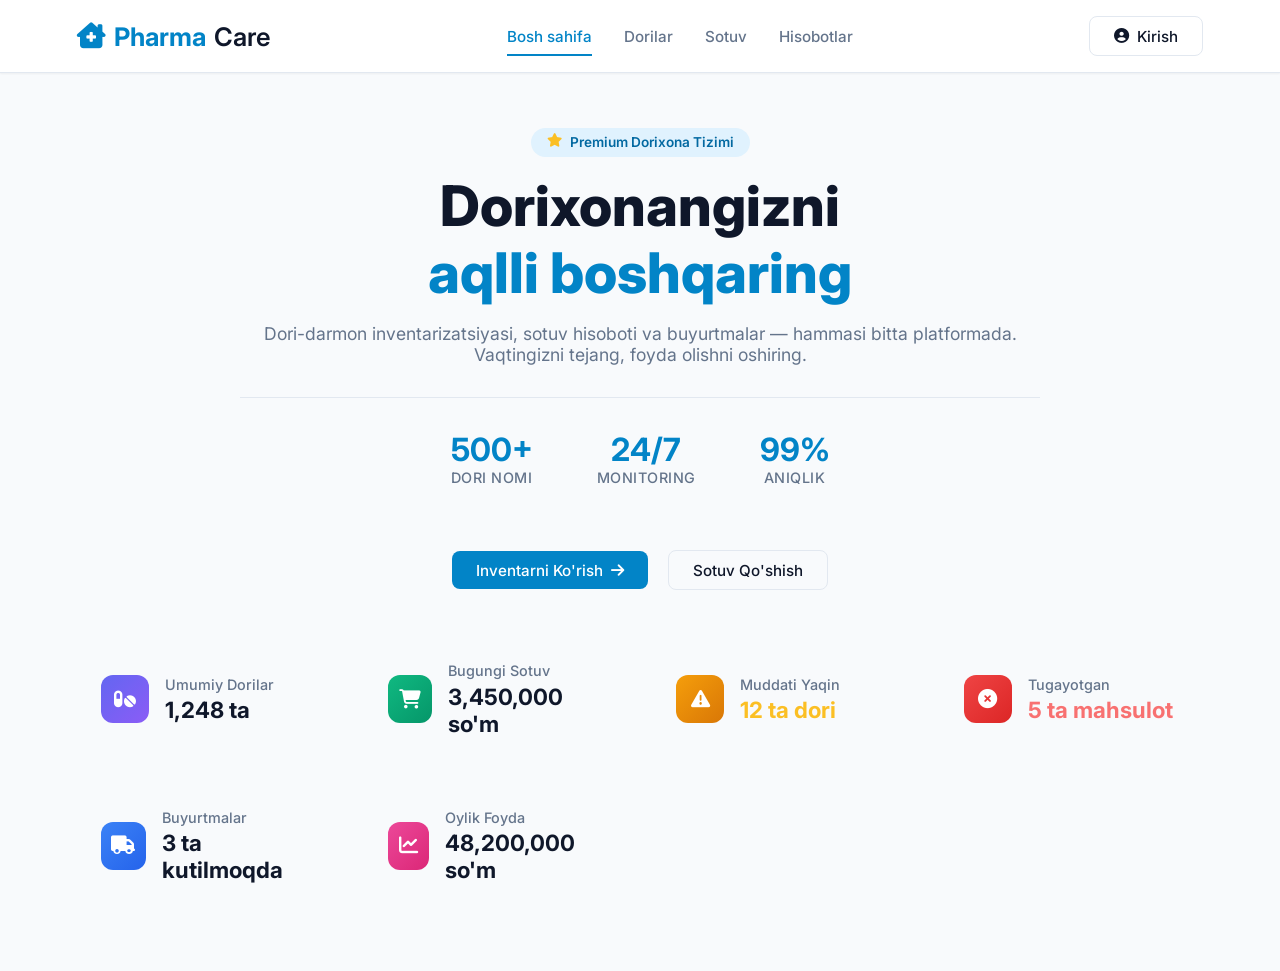
==== index.html @ a00fd863 "first commit" ====
<!DOCTYPE html>
<html lang="uz">
<head>
    <meta charset="UTF-8">
    <meta name="viewport" content="width=device-width, initial-scale=1.0">
    <title>PharmaCare - Dorixona Boshqaruv Tizimi</title>
    <link rel="stylesheet" href="style.css">
    <link href="https://fonts.googleapis.com/css2?family=Outfit:wght@300;400;500;600;700&display=swap" rel="stylesheet">
    <link rel="stylesheet" href="https://cdnjs.cloudflare.com/ajax/libs/font-awesome/6.4.0/css/all.min.css">
</head>
<body>
    <div class="background-elements">
        <div class="glow-orb orb-1"></div>
        <div class="glow-orb orb-2"></div>
        <div class="glow-orb orb-3"></div>
    </div>

    <nav class="navbar">
        <a href="index.html" class="logo">
            <i class="fas fa-clinic-medical"></i> Pharma<span>Care</span>
        </a>
        <div class="mobile-menu-btn" id="mobileMenuBtn"><i class="fas fa-bars"></i></div>
        <ul class="nav-links" id="navLinks">
            <li><a href="index.html" class="active">Bosh sahifa</a></li>
            <li><a href="medicines.html">Dorilar</a></li>
            <li><a href="sales.html">Sotuv</a></li>
            <li><a href="reports.html">Hisobotlar</a></li>
            <li class="mobile-only-btn"><a href="login.html" class="btn-outline" style="display:inline-block;text-decoration:none;margin-top:1rem;"><i class="fas fa-user-circle"></i> Kirish</a></li>
        </ul>
        <a href="login.html" class="btn-outline desktop-only-btn"><i class="fas fa-user-circle"></i> Kirish</a>
    </nav>

    <main class="hero-section" id="home">
        <div class="hero-content">
            <div class="badge"><i class="fas fa-star" style="color:#fbbf24;"></i> Premium Dorixona Tizimi</div>
            <h1>Dorixonangizni <br><span class="gradient-text">aqlli boshqaring</span></h1>
            <p>Dori-darmon inventarizatsiyasi, sotuv hisoboti va buyurtmalar — hammasi bitta platformada. Vaqtingizni tejang, foyda olishni oshiring.</p>
            <div class="stats">
                <div class="stat-item"><h3>500+</h3><p>Dori nomi</p></div>
                <div class="stat-item"><h3>24/7</h3><p>Monitoring</p></div>
                <div class="stat-item"><h3>99%</h3><p>Aniqlik</p></div>
            </div>
            <div class="hero-btns">
                <a href="medicines.html" class="btn-primary" style="text-decoration:none; display:inline-flex; align-items:center; gap:0.5rem; margin-top:2rem;">
                    <span>Inventarni Ko'rish</span><i class="fas fa-arrow-right"></i>
                </a>
                <a href="sales.html" class="btn-outline" style="text-decoration:none; display:inline-flex; align-items:center; gap:0.5rem; margin-top:2rem; margin-left:1rem;">
                    <span>Sotuv Qo'shish</span>
                </a>
            </div>
        </div>

        <div class="dashboard-mini-cards">
            <div class="mini-card glass-card">
                <div class="mini-icon" style="background:linear-gradient(135deg,#6366f1,#8b5cf6)"><i class="fas fa-pills"></i></div>
                <div>
                    <h4>Umumiy Dorilar</h4>
                    <span class="mini-val">1,248 ta</span>
                </div>
            </div>
            <div class="mini-card glass-card">
                <div class="mini-icon" style="background:linear-gradient(135deg,#10b981,#059669)"><i class="fas fa-shopping-cart"></i></div>
                <div>
                    <h4>Bugungi Sotuv</h4>
                    <span class="mini-val">3,450,000 so'm</span>
                </div>
            </div>
            <div class="mini-card glass-card">
                <div class="mini-icon" style="background:linear-gradient(135deg,#f59e0b,#d97706)"><i class="fas fa-exclamation-triangle"></i></div>
                <div>
                    <h4>Muddati Yaqin</h4>
                    <span class="mini-val" style="color:#fbbf24">12 ta dori</span>
                </div>
            </div>
            <div class="mini-card glass-card">
                <div class="mini-icon" style="background:linear-gradient(135deg,#ef4444,#dc2626)"><i class="fas fa-times-circle"></i></div>
                <div>
                    <h4>Tugayotgan</h4>
                    <span class="mini-val" style="color:#f87171">5 ta mahsulot</span>
                </div>
            </div>
            <div class="mini-card glass-card">
                <div class="mini-icon" style="background:linear-gradient(135deg,#3b82f6,#2563eb)"><i class="fas fa-truck"></i></div>
                <div>
                    <h4>Buyurtmalar</h4>
                    <span class="mini-val">3 ta kutilmoqda</span>
                </div>
            </div>
            <div class="mini-card glass-card">
                <div class="mini-icon" style="background:linear-gradient(135deg,#ec4899,#db2777)"><i class="fas fa-chart-line"></i></div>
                <div>
                    <h4>Oylik Foyda</h4>
                    <span class="mini-val">48,200,000 so'm</span>
                </div>
            </div>
        </div>
    </main>

    <script src="script.js"></script>
</body>
</html>
---- style.css ----
@import url('https://fonts.googleapis.com/css2?family=Inter:wght@300;400;500;600;700&display=swap');

:root {
    --primary: #0284c7;      /* Professional Medical Blue */
    --primary-hover: #0369a1;
    --secondary: #10b981;    /* Success Green */
    --bg-body: #f8fafc;      /* Very light slate */
    --bg-card: #ffffff;
    --text-main: #0f172a;
    --text-muted: #64748b;
    --border-color: #e2e8f0;
    --danger: #ef4444;
    --warning: #f59e0b;
    --card-shadow: 0 4px 6px -1px rgba(0, 0, 0, 0.05), 0 2px 4px -1px rgba(0, 0, 0, 0.03);
}

* {
    margin: 0;
    padding: 0;
    box-sizing: border-box;
    font-family: 'Inter', sans-serif;
}

body {
    background-color: var(--bg-body);
    color: var(--text-main);
    overflow-x: hidden;
}

/* Hide the old glassmorphism background elements */
.background-elements { display: none; }

/* Navbar */
.navbar {
    display: flex;
    justify-content: space-between;
    align-items: center;
    padding: 1rem 6%;
    background: #ffffff;
    border-bottom: 1px solid var(--border-color);
    position: fixed;
    top: 0;
    width: 100%;
    z-index: 100;
    box-shadow: 0 1px 2px 0 rgba(0, 0, 0, 0.05);
}

.logo {
    font-size: 1.6rem;
    font-weight: 700;
    color: var(--primary);
    text-decoration: none;
    display: flex;
    align-items: center;
    gap: 0.5rem;
}

.logo span { color: var(--text-main); font-weight: 600; }

.nav-links {
    display: flex;
    list-style: none;
    gap: 2rem;
}

.nav-links a {
    color: var(--text-muted);
    text-decoration: none;
    font-weight: 500;
    transition: all 0.2s;
    font-size: 0.95rem;
    padding: 0.5rem 0;
    border-bottom: 2px solid transparent;
}

.nav-links a:hover, .nav-links a.active {
    color: var(--primary);
    border-bottom: 2px solid var(--primary);
}

.btn-primary {
    background: var(--primary);
    color: white;
    border: none;
    padding: 0.6rem 1.5rem;
    border-radius: 8px;
    font-weight: 500;
    cursor: pointer;
    transition: all 0.2s;
    font-size: 0.95rem;
    display: inline-flex;
    align-items: center;
    gap: 0.5rem;
    justify-content: center;
}

.btn-primary:hover {
    background: var(--primary-hover);
    box-shadow: 0 4px 12px rgba(2, 132, 199, 0.2);
}

.btn-outline {
    background: transparent;
    border: 1px solid var(--border-color);
    color: var(--text-main);
    padding: 0.6rem 1.5rem;
    border-radius: 8px;
    font-weight: 500;
    cursor: pointer;
    transition: all 0.2s;
    text-decoration: none;
    font-size: 0.95rem;
    display: inline-flex;
    align-items: center;
    gap: 0.5rem;
    justify-content: center;
}

.btn-outline:hover {
    background: #f1f5f9;
    border-color: #cbd5e1;
}

/* Common Panels */
.glass-panel {
    background: var(--bg-card);
    border: 1px solid var(--border-color);
    border-radius: 12px;
    padding: 1.5rem;
    box-shadow: var(--card-shadow);
}

/* Page Setup */
.page-section { padding: 7rem 6% 4rem; }
.page-header { margin-bottom: 2.5rem; }
.page-header h1 { font-size: 2.2rem; color: var(--text-main); margin-bottom: 0.5rem; font-weight: 700; }
.page-header p { color: var(--text-muted); font-size: 1rem; }
.gradient-text { color: var(--primary); }

/* Hero Section */
.hero-section {
    padding: 8rem 6% 4rem;
    display: flex;
    flex-direction: column;
    gap: 3rem;
}
.hero-content { text-align: center; max-width: 800px; margin: 0 auto; }
.hero-content h1 { font-size: 3.5rem; margin-bottom: 1rem; line-height: 1.2; font-weight: 800; color: #0f172a; }
.hero-content p { font-size: 1.1rem; color: var(--text-muted); margin-bottom: 2rem; }

.badge {
    display: inline-flex;
    padding: 0.4rem 1rem;
    background: #e0f2fe;
    color: #0369a1;
    border-radius: 50px;
    margin-bottom: 1rem;
    gap: 0.5rem;
    font-size: 0.85rem;
    font-weight: 600;
}

.stats {
    display: flex;
    justify-content: center;
    gap: 4rem;
    margin-top: 2rem;
    border-top: 1px solid var(--border-color);
    padding-top: 2rem;
}
.stat-item h3 { font-size: 2rem; color: var(--primary); font-weight: 700; }
.stat-item p { color: var(--text-muted); font-size: 0.9rem; font-weight: 500; text-transform: uppercase; letter-spacing: 0.5px; }

/* Dashboard Cards */
.dashboard-mini-cards {
    display: grid;
    grid-template-columns: repeat(auto-fit, minmax(240px, 1fr));
    gap: 1.5rem;
}
.mini-card {
    display: flex;
    align-items: center;
    gap: 1rem;
    padding: 1.5rem;
}
.mini-icon {
    width: 48px;
    height: 48px;
    border-radius: 12px;
    display: flex;
    justify-content: center;
    align-items: center;
    font-size: 1.2rem;
    color: white;
}
.mini-val { font-size: 1.4rem; font-weight: 700; color: var(--text-main); display: block; margin-top: 0.2rem; }
.mini-card h4 { color: var(--text-muted); font-weight: 500; font-size: 0.9rem; margin: 0; }

/* Search Bar */
.search-bar-glass {
    display: flex;
    align-items: center;
    background: #ffffff;
    border: 1px solid var(--border-color);
    border-radius: 8px;
    padding: 0 1rem;
    flex: 1;
    max-width: 400px;
}
.search-bar-glass i { color: var(--text-muted); }
.search-bar-glass input {
    border: none;
    padding: 0.7rem 0.5rem;
    width: 100%;
    outline: none;
    background: transparent;
    color: var(--text-main);
    font-size: 0.95rem;
}

/* Tables */
.filter-tabs { display: flex; gap: 0.8rem; margin-bottom: 1.5rem; flex-wrap: wrap; }
.filter-tab { background: #ffffff; border: 1px solid var(--border-color); padding: 0.5rem 1.2rem; border-radius: 8px; color: var(--text-muted); cursor: pointer; transition: 0.2s; font-weight: 500; font-size: 0.9rem; }
.filter-tab.active, .filter-tab:hover { background: #f0f9ff; color: var(--primary); border-color: #bae6fd; }

.medicines-table-wrap { padding: 0; overflow: hidden; }
.medicines-table { width: 100%; border-collapse: collapse; text-align: left; }
.medicines-table th { background: #f8fafc; padding: 1rem 1.5rem; border-bottom: 1px solid var(--border-color); color: var(--text-muted); font-weight: 600; font-size: 0.85rem; text-transform: uppercase; letter-spacing: 0.5px; }
.medicines-table td { padding: 1rem 1.5rem; border-bottom: 1px solid var(--border-color); font-size: 0.95rem; vertical-align: middle; }
.medicines-table tbody tr:hover { background: #f1f5f9; }
.medicines-table tbody tr:last-child td { border-bottom: none; }

.cat-badge { padding: 0.2rem 0.6rem; border-radius: 6px; font-size: 0.75rem; font-weight: 600; }
.cat-badge.antibiotic { background: #eff6ff; color: #2563eb; border: 1px solid #bfdbfe; }
.cat-badge.painkiller { background: #fdf2f8; color: #db2777; border: 1px solid #fbcfe8; }
.cat-badge.vitamin { background: #ecfdf5; color: #059669; border: 1px solid #a7f3d0; }
.cat-badge.cardiac { background: #fffbeb; color: #d97706; border: 1px solid #fde68a; }

.status-badge { padding: 0.2rem 0.6rem; border-radius: 6px; font-size: 0.75rem; font-weight: 600; }
.status-badge.ok { background: #ecfdf5; color: #059669; border: 1px solid #a7f3d0; }
.status-badge.low { background: #fffbeb; color: #d97706; border: 1px solid #fde68a; }
.status-badge.expired { background: #fef2f2; color: #dc2626; border: 1px solid #fecaca; }

.actions { display: flex; gap: 0.4rem; }
.act-btn { background: #f1f5f9; border: 1px solid var(--border-color); color: var(--text-muted); width: 32px; height: 32px; border-radius: 6px; cursor: pointer; transition: 0.2s; display: flex; align-items: center; justify-content: center; }
.act-btn:hover { color: var(--text-main); background: #e2e8f0; }

/* Forms */
.input-group { margin-bottom: 1.2rem; }
.input-group label { display: block; margin-bottom: 0.4rem; color: var(--text-main); font-weight: 500; font-size: 0.9rem; }
.input-group input, .input-group select { width: 100%; padding: 0.6rem 0.8rem; background: #ffffff; border: 1px solid var(--border-color); border-radius: 8px; color: var(--text-main); font-size: 0.95rem; outline: none; transition: 0.2s; }
.input-group input:focus, .input-group select:focus { border-color: var(--primary); box-shadow: 0 0 0 3px rgba(2, 132, 199, 0.1); }
.date-time-group { display: flex; gap: 1rem; }
.date-time-group .input-group { flex: 1; }

/* Modals */
.modal-overlay { position: fixed; top: 0; left: 0; width: 100%; height: 100%; background: rgba(15, 23, 42, 0.6); backdrop-filter: blur(2px); z-index: 1000; display: flex; justify-content: center; align-items: center; }
.modal-box { width: 100%; max-width: 500px; padding: 2rem; background: #ffffff; box-shadow: 0 20px 25px -5px rgba(0, 0, 0, 0.1); }
.modal-box h3 { margin-bottom: 1.5rem; color: var(--text-main); }

/* Sales Page */
.sales-layout { display: grid; grid-template-columns: 1.2fr 1fr; gap: 2rem; }
.sale-receipt { display: flex; flex-direction: column; gap: 0.8rem; padding: 1rem 1.2rem; margin-bottom: 1rem; background: #f8fafc; border: 1px solid var(--border-color); border-radius: 8px; }
.receipt-header { display: flex; justify-content: space-between; align-items: center; border-bottom: 1px dashed #cbd5e1; padding-bottom: 0.5rem; }
.receipt-footer { display: flex; justify-content: space-between; align-items: center; font-size: 0.9rem; }
.receipt-badge { padding: 0.2rem 0.5rem; border-radius: 4px; font-size: 0.75rem; font-weight: 600; }
.receipt-badge.cash { background: #ecfdf5; color: #059669; border: 1px solid #a7f3d0; }
.receipt-badge.card { background: #eff6ff; color: #2563eb; border: 1px solid #bfdbfe; }
.receipt-badge.transfer { background: #f5f3ff; color: #7c3aed; border: 1px solid #ddd6fe; }

.price-estimate { padding: 1rem; background: #f0f9ff; border: 1px solid #bae6fd; border-radius: 8px; display: flex; justify-content: space-between; align-items: center; }
.price-estimate strong { font-size: 1.2rem; color: var(--primary); }

.sales-history-header { display: flex; justify-content: space-between; align-items: center; margin-bottom: 1.5rem; }
.today-total { padding: 0.5rem 1rem; background: #ecfdf5; border: 1px solid #a7f3d0; border-radius: 8px; display: flex; gap: 1rem; align-items: center; box-shadow: none; }
.today-total span { font-size: 0.9rem; color: #059669; }

/* Reports Page */
.kpi-grid { display: grid; grid-template-columns: repeat(auto-fit, minmax(200px, 1fr)); gap: 1.5rem; margin-bottom: 2rem; }
.kpi-card { display: flex; flex-direction: column; gap: 1rem; padding: 1.5rem; }
.kpi-card-header { display: flex; justify-content: space-between; align-items: flex-start; }
.kpi-icon { width: 40px; height: 40px; border-radius: 10px; display: flex; justify-content: center; align-items: center; font-size: 1.2rem; }
.kpi-info h2 { font-size: 1.8rem; margin: 0; color: var(--text-main); font-weight: 700; }
.kpi-change { font-size: 0.85rem; font-weight: 500; display: inline-flex; align-items: center; gap: 0.2rem; }
.kpi-change.up { color: #059669; }
.kpi-change.down { color: #dc2626; }

.report-grid { display: grid; grid-template-columns: 2fr 1fr; gap: 2rem; }
.bar-chart { display: flex; align-items: flex-end; justify-content: space-between; height: 250px; margin-top: 2rem; padding-top: 2rem; border-bottom: 1px solid var(--border-color); }
.bar-item { display: flex; flex-direction: column; align-items: center; gap: 0.5rem; width: 40px; height: 100%; justify-content: flex-end; }
.bar { width: 100%; border-radius: 4px 4px 0 0; transition: 0.2s; cursor: pointer; background: #e0f2fe; }
.bar:hover { background: #bae6fd; }
.bar.active { background: var(--primary); }

.top-med-item { display: flex; align-items: center; gap: 1rem; margin-top: 1.2rem; padding: 0.5rem 0; border-bottom: 1px solid #f1f5f9; }
.top-med-item:last-child { border-bottom: none; }
.top-rank { width: 28px; height: 28px; display: flex; justify-content: center; align-items: center; border-radius: 6px; font-weight: bold; font-size: 0.85rem; }
.top-rank.gold { background: #fef3c7; color: #d97706; }
.top-rank.silver { background: #f1f5f9; color: #475569; }
.top-rank.bronze { background: #ffedd5; color: #c2410c; }
.top-med-info { flex: 1; }
.top-med-info strong { font-size: 0.95rem; color: var(--text-main); display: block; margin-bottom: 0.3rem; }
.progress-bar { width: 100%; height: 6px; background: #f1f5f9; border-radius: 50px; overflow: hidden; }
.progress-bar div { height: 100%; border-radius: 50px; background: var(--primary); }
.top-med-count { font-size: 0.85rem; color: var(--text-muted); font-weight: 500; }

/* Login box */
.login-box { max-width: 400px; width: 100%; margin: 0 auto; text-align: left; }

/* Responsive */
.mobile-menu-btn, .mobile-only-btn { display: none; }
@media (max-width: 992px) {
    .sales-layout, .report-grid { grid-template-columns: 1fr; }
}
@media (max-width: 768px) {
    .mobile-menu-btn { display: block; font-size: 1.5rem; cursor: pointer; z-index: 101; color: var(--text-main); }
    .desktop-only-btn { display: none !important; }
    .nav-links { display: flex !important; position: fixed; top: 0; right: -100%; width: 80%; height: 100vh; background: #ffffff; flex-direction: column; justify-content: center; align-items: center; gap: 2rem; transition: 0.3s; box-shadow: -4px 0 15px rgba(0,0,0,0.05); }
    .nav-links.active { right: 0; }
    .mobile-only-btn { display: block; }
    .hero-content h1 { font-size: 2.2rem; }
    .stats { flex-direction: column; gap: 1.5rem; border-top: none; padding-top: 0; }
    .medicines-table { display: block; overflow-x: auto; white-space: nowrap; }
    .page-section { padding: 6rem 4% 3rem; }
}
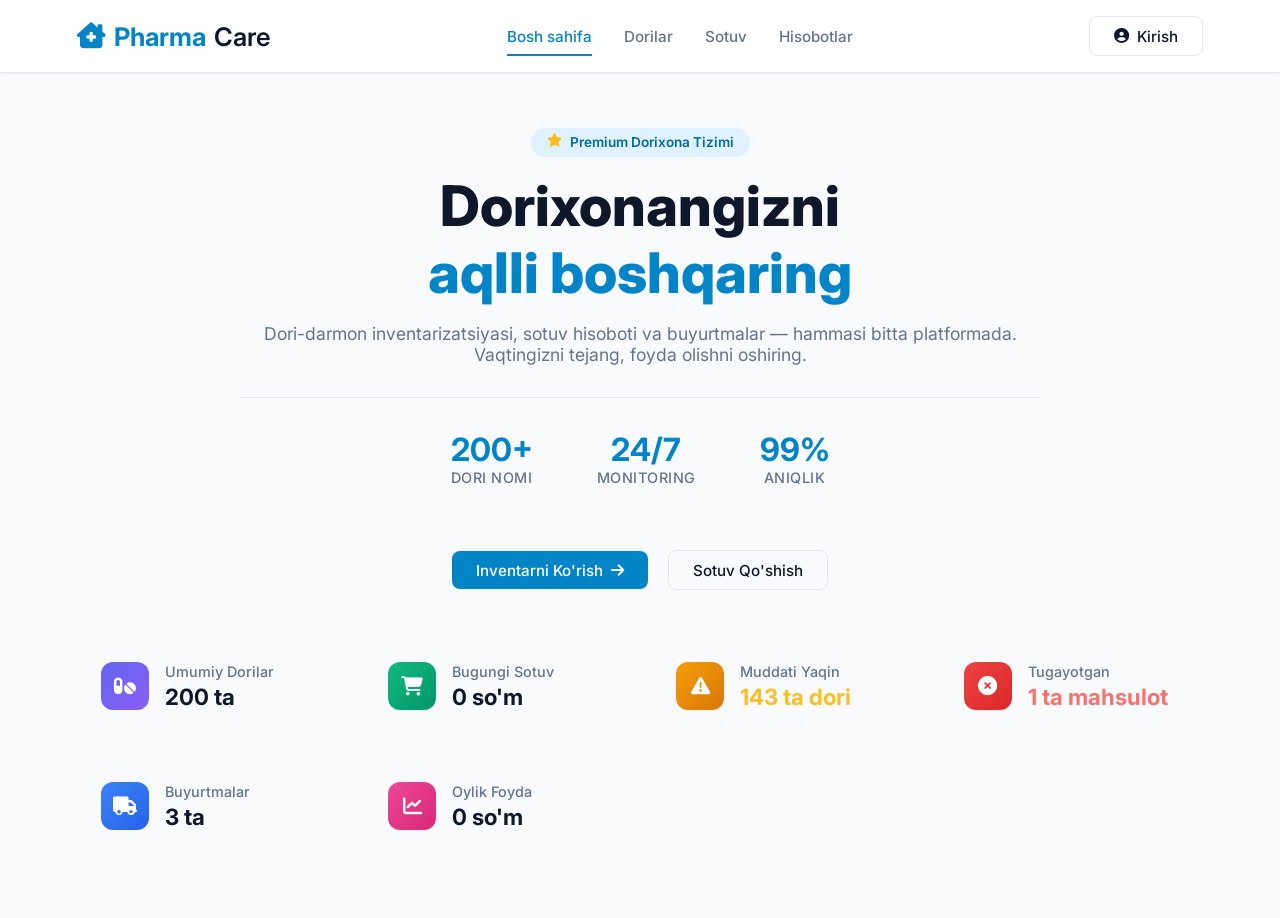
==== commit 18c99b23: "Add 200 medicines with localStorage, improved search and add/edit Co-authored-by: Cursor <cursoragen" ====
--- a/index.html
+++ b/index.html
@@ -3,6 +3,7 @@
 <head>
     <meta charset="UTF-8">
     <meta name="viewport" content="width=device-width, initial-scale=1.0">
+    <meta http-equiv="Cache-Control" content="no-cache, no-store, must-revalidate">
     <title>PharmaCare - Dorixona Boshqaruv Tizimi</title>
     <link rel="stylesheet" href="style.css">
     <link href="https://fonts.googleapis.com/css2?family=Outfit:wght@300;400;500;600;700&display=swap" rel="stylesheet">
@@ -36,7 +37,7 @@
             <h1>Dorixonangizni <br><span class="gradient-text">aqlli boshqaring</span></h1>
             <p>Dori-darmon inventarizatsiyasi, sotuv hisoboti va buyurtmalar — hammasi bitta platformada. Vaqtingizni tejang, foyda olishni oshiring.</p>
             <div class="stats">
-                <div class="stat-item"><h3>500+</h3><p>Dori nomi</p></div>
+                <div class="stat-item"><h3 id="heroMedCount">200+</h3><p>Dori nomi</p></div>
                 <div class="stat-item"><h3>24/7</h3><p>Monitoring</p></div>
                 <div class="stat-item"><h3>99%</h3><p>Aniqlik</p></div>
             </div>
@@ -55,47 +56,47 @@
                 <div class="mini-icon" style="background:linear-gradient(135deg,#6366f1,#8b5cf6)"><i class="fas fa-pills"></i></div>
                 <div>
                     <h4>Umumiy Dorilar</h4>
-                    <span class="mini-val">1,248 ta</span>
+                    <span class="mini-val" id="statTotalMeds">200 ta</span>
                 </div>
             </div>
             <div class="mini-card glass-card">
                 <div class="mini-icon" style="background:linear-gradient(135deg,#10b981,#059669)"><i class="fas fa-shopping-cart"></i></div>
                 <div>
                     <h4>Bugungi Sotuv</h4>
-                    <span class="mini-val">3,450,000 so'm</span>
+                    <span class="mini-val" id="statTodaySales">0 so'm</span>
                 </div>
             </div>
             <div class="mini-card glass-card">
                 <div class="mini-icon" style="background:linear-gradient(135deg,#f59e0b,#d97706)"><i class="fas fa-exclamation-triangle"></i></div>
                 <div>
                     <h4>Muddati Yaqin</h4>
-                    <span class="mini-val" style="color:#fbbf24">12 ta dori</span>
+                    <span class="mini-val" style="color:#fbbf24" id="statNearExpiry">0 ta</span>
                 </div>
             </div>
             <div class="mini-card glass-card">
                 <div class="mini-icon" style="background:linear-gradient(135deg,#ef4444,#dc2626)"><i class="fas fa-times-circle"></i></div>
                 <div>
                     <h4>Tugayotgan</h4>
-                    <span class="mini-val" style="color:#f87171">5 ta mahsulot</span>
+                    <span class="mini-val" style="color:#f87171" id="statLowStock">0 ta</span>
                 </div>
             </div>
             <div class="mini-card glass-card">
                 <div class="mini-icon" style="background:linear-gradient(135deg,#3b82f6,#2563eb)"><i class="fas fa-truck"></i></div>
                 <div>
                     <h4>Buyurtmalar</h4>
-                    <span class="mini-val">3 ta kutilmoqda</span>
+                    <span class="mini-val" id="statOutStock">0 ta</span>
                 </div>
             </div>
             <div class="mini-card glass-card">
                 <div class="mini-icon" style="background:linear-gradient(135deg,#ec4899,#db2777)"><i class="fas fa-chart-line"></i></div>
                 <div>
                     <h4>Oylik Foyda</h4>
-                    <span class="mini-val">48,200,000 so'm</span>
+                    <span class="mini-val" id="statMonthSales">0 so'm</span>
                 </div>
             </div>
         </div>
     </main>
 
-    <script src="script.js"></script>
+    <script src="script.js?v=5"></script>
 </body>
 </html>
--- a/style.css
+++ b/style.css
@@ -307,6 +307,27 @@
 /* Login box */
 .login-box { max-width: 400px; width: 100%; margin: 0 auto; text-align: left; }
 
+.search-toolbar { display: flex; gap: 1rem; justify-content: center; margin-top: 1.5rem; flex-wrap: wrap; align-items: center; }
+.search-bar-wide { max-width: 480px; flex: 1; min-width: 220px; position: relative; }
+.search-clear { background: none; border: none; color: var(--text-muted); cursor: pointer; padding: 0.25rem 0.5rem; }
+.search-clear:hover { color: var(--danger); }
+.search-hint { color: var(--text-muted); font-size: 0.9rem; }
+
+.pagination-wrap { display: flex; justify-content: space-between; align-items: center; margin-top: 1.5rem; flex-wrap: wrap; gap: 1rem; }
+.pagination-btns { display: flex; gap: 0.4rem; }
+.page-btn { background: #fff; border: 1px solid var(--border-color); min-width: 36px; height: 36px; border-radius: 8px; cursor: pointer; font-weight: 500; }
+.page-btn:hover:not(:disabled) { background: #f0f9ff; }
+.page-btn.active { background: var(--primary); color: #fff; border-color: var(--primary); }
+.page-btn:disabled { opacity: 0.4; cursor: not-allowed; }
+
+.sale-search-wrap { position: relative; }
+.autocomplete-dropdown { position: absolute; top: 100%; left: 0; right: 0; background: #fff; border: 1px solid var(--border-color); border-radius: 8px; box-shadow: 0 10px 25px rgba(0,0,0,0.1); max-height: 260px; overflow-y: auto; z-index: 50; display: none; }
+.autocomplete-item { padding: 0.75rem 1rem; cursor: pointer; border-bottom: 1px solid #f1f5f9; }
+.autocomplete-item:hover { background: #f0f9ff; }
+.autocomplete-item strong { display: block; font-size: 0.9rem; }
+.autocomplete-item span { font-size: 0.8rem; color: var(--text-muted); }
+.autocomplete-empty { padding: 1rem; text-align: center; color: var(--text-muted); }
+
 /* Responsive */
 .mobile-menu-btn, .mobile-only-btn { display: none; }
 @media (max-width: 992px) {
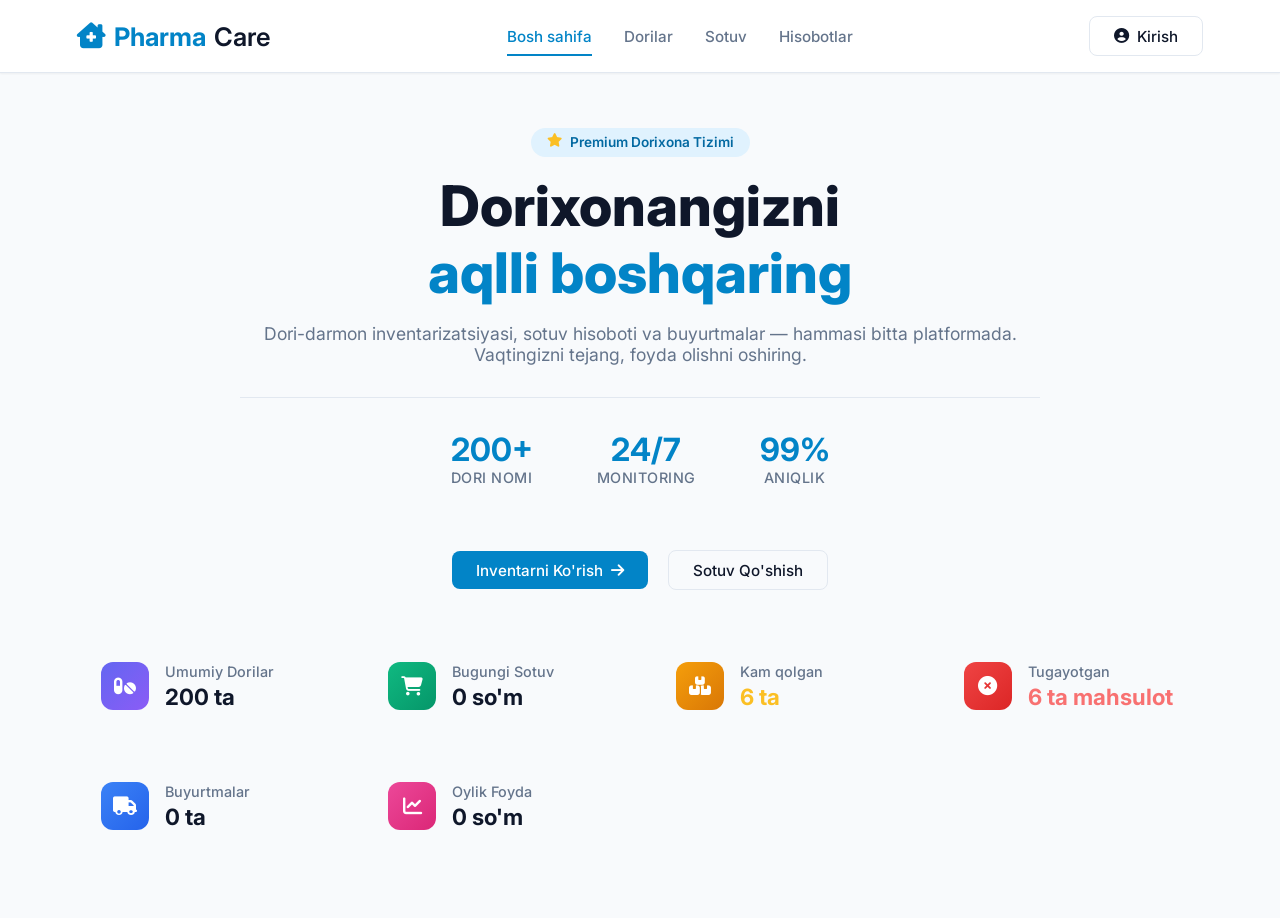
==== commit ffe05482: "Remove expiry warnings and fix category filters Co-authored-by: Cursor <cursoragent@cursor.com>" ====
--- a/index.html
+++ b/index.html
@@ -67,10 +67,10 @@
                 </div>
             </div>
             <div class="mini-card glass-card">
-                <div class="mini-icon" style="background:linear-gradient(135deg,#f59e0b,#d97706)"><i class="fas fa-exclamation-triangle"></i></div>
+                <div class="mini-icon" style="background:linear-gradient(135deg,#f59e0b,#d97706)"><i class="fas fa-boxes"></i></div>
                 <div>
-                    <h4>Muddati Yaqin</h4>
-                    <span class="mini-val" style="color:#fbbf24" id="statNearExpiry">0 ta</span>
+                    <h4>Kam qolgan</h4>
+                    <span class="mini-val" style="color:#fbbf24" id="statLowStockHighlight">0 ta</span>
                 </div>
             </div>
             <div class="mini-card glass-card">
@@ -97,6 +97,6 @@
         </div>
     </main>
 
-    <script src="script.js?v=5"></script>
+    <script src="script.js?v=6"></script>
 </body>
 </html>
--- a/style.css
+++ b/style.css
@@ -239,7 +239,7 @@
 .status-badge { padding: 0.2rem 0.6rem; border-radius: 6px; font-size: 0.75rem; font-weight: 600; }
 .status-badge.ok { background: #ecfdf5; color: #059669; border: 1px solid #a7f3d0; }
 .status-badge.low { background: #fffbeb; color: #d97706; border: 1px solid #fde68a; }
-.status-badge.expired { background: #fef2f2; color: #dc2626; border: 1px solid #fecaca; }
+.status-badge.out { background: #fef2f2; color: #dc2626; border: 1px solid #fecaca; }
 
 .actions { display: flex; gap: 0.4rem; }
 .act-btn { background: #f1f5f9; border: 1px solid var(--border-color); color: var(--text-muted); width: 32px; height: 32px; border-radius: 6px; cursor: pointer; transition: 0.2s; display: flex; align-items: center; justify-content: center; }
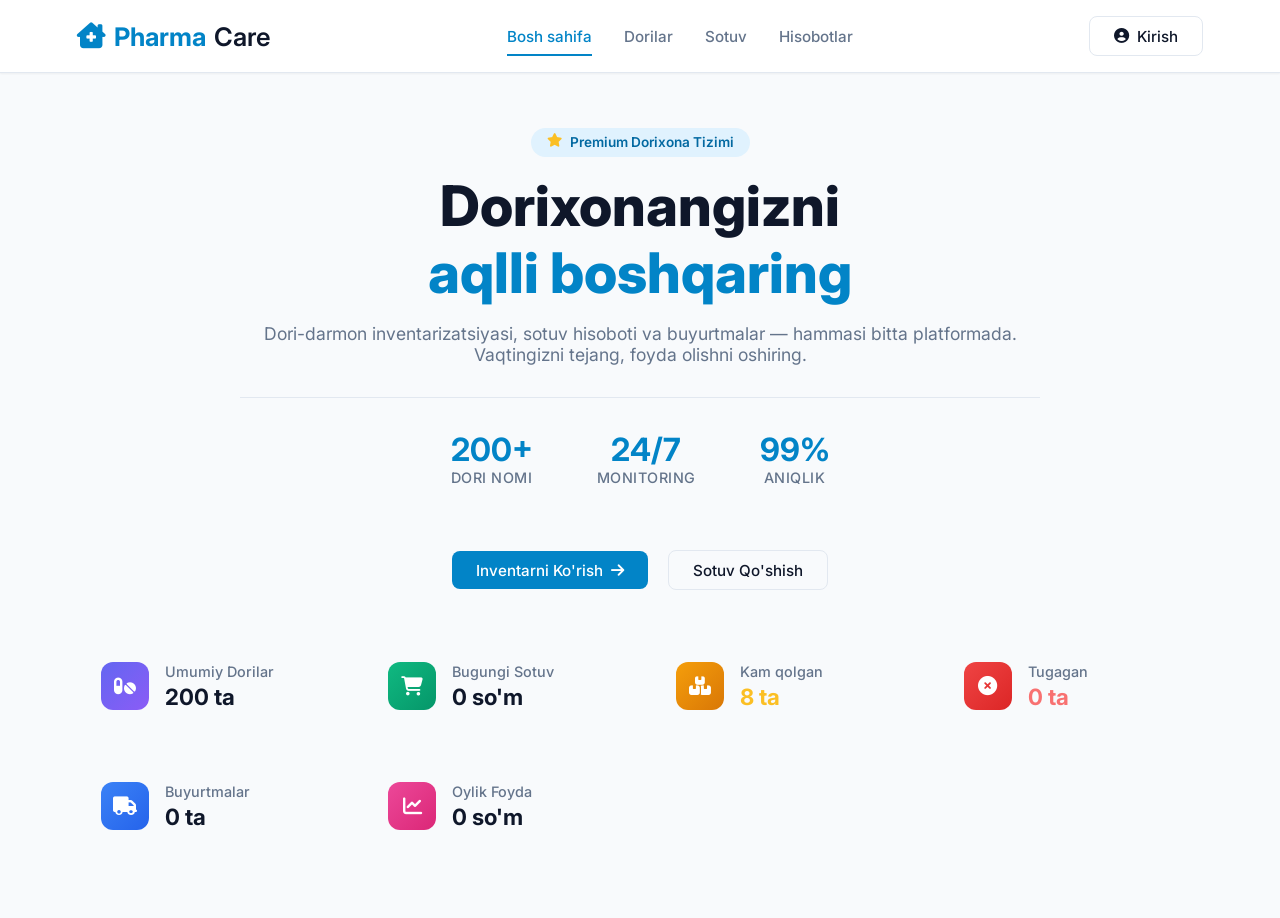
==== commit ef1c1f6f: "Fix dashboard stock stats labels Co-authored-by: Cursor <cursoragent@cursor.com>" ====
--- a/index.html
+++ b/index.html
@@ -76,7 +76,7 @@
             <div class="mini-card glass-card">
                 <div class="mini-icon" style="background:linear-gradient(135deg,#ef4444,#dc2626)"><i class="fas fa-times-circle"></i></div>
                 <div>
-                    <h4>Tugayotgan</h4>
+                    <h4>Tugagan</h4>
                     <span class="mini-val" style="color:#f87171" id="statLowStock">0 ta</span>
                 </div>
             </div>
